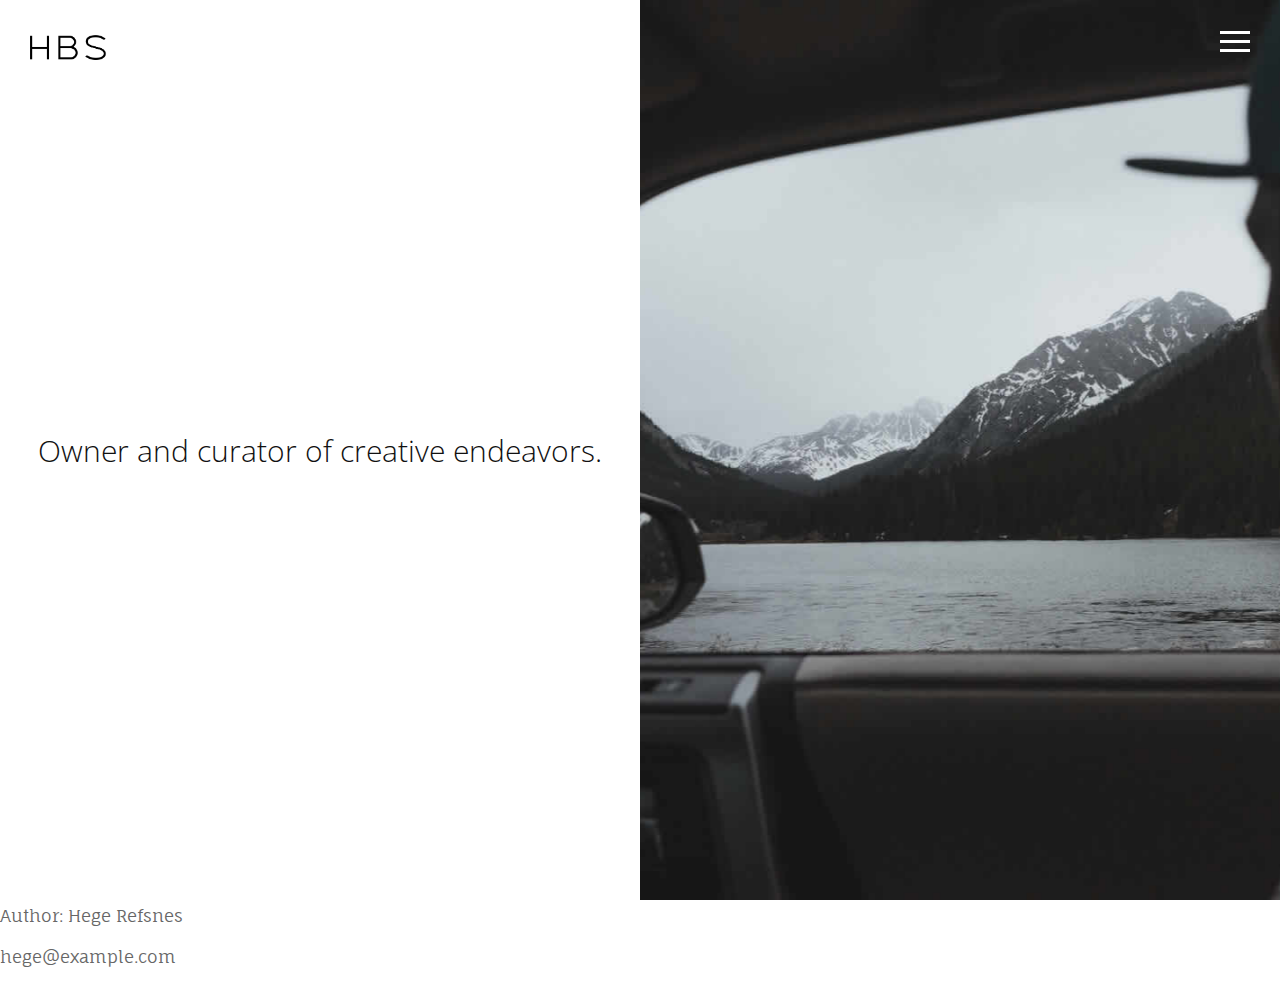
==== index.html @ 4e329cfe "Update index.html" ====
<!DOCTYPE html>
<html lang="en">
   <link rel="stylesheet" type="text/css" href="https://cdn.wpcc.io/lib/1.0.2/cookieconsent.min.css"/><script src="https://cdn.wpcc.io/lib/1.0.2/cookieconsent.min.js"></script><script>window.addEventListener("load", function(){window.wpcc.init({"colors":{"popup":{"background":"#ffffff","text":"#000000","border":"#000000"},"button":{"background":"#000000","text":"#ffffff"}},"corners":"large","padding":"none","transparency":"5","content":{"href":"https://www.privacypolicies.com/agreement/view/54721b43a40f48b7ff5078dd3b9b8d0c"}})});</script>
   <!-- <link rel="stylesheet" type="text/css" href="https://cdn.wpcc.io/lib/1.0.2/cookieconsent.min.css"/><script src="https://cdn.wpcc.io/lib/1.0.2/cookieconsent.min.js"></script><script>window.addEventListener("load", function(){window.wpcc.init({"colors":{"popup":{"background":"#f6f6f6","text":"#000000","border":"#555555"},"button":{"background":"#555555","text":"#ffffff"}},"corners":"large","padding":"none","transparency":"5","content":{"href":"https://www.privacypolicies.com/agreement/view/54721b43a40f48b7ff5078dd3b9b8d0c"}})});</script> -->
   <head>
      <meta charset="utf-8">
      <meta http-equiv="X-UA-Compatible" content="IE=edge">
      <meta name="viewport" content="width=device-width, initial-scale=1">
      <meta name="description" content="">
      <meta name="author" content="">
      <title>HBS - Highball Society</title>
      <!-- Css -->
      <link href="css/bootstrap.css" rel="stylesheet">
      <link href="css/style.css" rel="stylesheet">
      <link rel="shortcut icon" type="image/x-icon" href="favicon.ico?">
   </head>
   <body>
      <nav class="navbar navbar-default navbar-fixed-top">
         <div class="col-md-12">
            <div class="nav">
               <button class="btn-nav">
               <span class="icon-bar inverted top"></span>
               <span class="icon-bar inverted middle"></span>
               <span class="icon-bar inverted bottom"></span>
               </button>
            </div>
            <a class="navbar-brand" href="index.html">
            <img class="logo" src="img/logo.png" alt="logo">
            </a>
            <div class="nav-content hideNav hidden">
               <ul class="nav-list vcenter">
                  <li class="nav-item"><a class="item-anchor" href="index">Home</a></li>
                  <li class="nav-item"><a class="item-anchor" href="about">About</a></li>
                  <li class="nav-item"><a class="item-anchor" href="portfolio">Gallery</a></li>
                  <li class="nav-item"><a class="item-anchor" href="contact">Contact</a></li>
               </ul>
            </div>
         </div>
      </nav>
      <!-- Header -->
      <div class="span12">
         <div class="col-md-6 no-gutter text-center fill">
            <h2 class="vcenter">Owner and curator of creative endeavors.</h2>
         </div>
         <div class="col-md-6 no-gutter text-center">
            <div id="header" data-speed="2" data-type="background">
               <div id="headslide" class="carousel slide" data-ride="carousel">
                  <div class="carousel-inner" role="listbox">
                     <div class="item active">
                        <img src="img/4.jpg" alt="Slide">
                     </div>
                     <div class="item">
                        <img src="img/3.jpg" alt="Slide">
                     </div>
                     <div class="item">
                        <img src="img/1.jpg" alt="Slide">
                     </div>
                     <div class="item">
                        <img src="img/2.jpg" alt="Slide">
                     </div>
                  </div>
               </div>
            </div>
         </div>
      </div>
      <div style="clear:both;"></div>
      <!-- script -->
      <script src="js/jquery.js"></script>
      <script src="js/bootstrap.min.js"></script>
      <script src="js/menu-color.js"></script>
      <script src="js/modernizr.js"></script>
      <script src="js/script.js"></script>
   </body>
   
      <footer>
  <p>Author: Hege Refsnes</p>
  <p><a href="mailto:hege@example.com">hege@example.com</a></p>
</footer>
</html>
---- css/style.css ----
@import url(https://fonts.googleapis.com/css?family=Open+Sans:400,300);
@import 'https://fonts.googleapis.com/css?family=Fauna+One';

/*---------- Global Style ----------*/

body {
    color: #222;
    font-family: 'Fauna One', serif;
    font-size: 17px;
    line-height: 1.8!important;
}
html {
    overflow-x: hidden;
}
h1,
h2,
h3,
h4,
h5,
h6 {
    font-family: 'Open Sans', sans-serif;
    font-weight: 200;
    color: #111;
    line-height: 1.5em;
    margin-top: 0;
}
p {
    font-family: 'Fauna One', serif;
    font-weight: 300;
    margin-top: 1px;
}
p,
ul,
li {
    color: #666;
}
section {
    padding-top: 185px;
    padding-bottom: 185px;
}
.no-gutter {
    padding-right: 0;
    padding-left: 0;
}
a,
a:link {
    color: #666;
}
a:hover,
a:focus,
a:visited {
    color: #666;
    text-decoration: none;
}
.vcenter {
    position: relative;
    top: 50%;
    transform: translateY(-50%);
    -webkit-transform: translateY(-50%);
    -ms-transform: translateY(-50%);
}
.fill {
    height: 100vh;
}
.margin-top-05 {
    margin-top: 0.5em;
}
.margin-top-10 {
    margin-top: 1.0em;
}
.margin-top-15 {
    margin-top: 1.5em;
}
.margin-top-20 {
    margin-top: 2.0em;
}
.margin-top-25 {
    margin-top: 2.5em;
}
.margin-top-30 {
    margin-top: 3.0em;
}
.margin-top-35 {
    margin-top: 3.5em;
}
.margin-top-40 {
    margin-top: 4.0em;
}
.margin-top-45 {
    margin-top: 4.5em;
}

/*---------- Navbar ----------*/

.nav {
    position: relative;
    width: auto;
    display: inline-block;
    border: none;
    float: right;
    z-index: 99999;
}
.navbar-fixed-top {
    padding-top: 10px;
}
.navbar-brand {
    padding-top: 25px;
}
.navbar-brand > img {
    max-width: 127px;
    z-index: 9999;
}
@media (max-width: 768px) {
    .navbar-brand {
        padding-left: 0px;
    }
}
.navbar-default {
    background-color: transparent;
    border-color: transparent;
}
.navbar-default.color-fill {
    background-color: #fff;
    border-color: transparent;
}
.btn-nav {
    background: transparent;
    border: none;
    padding: 15px;
    -webkit-transition: all .5s ease;
    -moz-transition: all .5s ease;
    -ms-transition: all .5s ease;
    -o-transition: all .5s ease;
    transition: all .5s ease;
    cursor: pointer;
    z-index: 99999;
}
@media (max-width: 768px) {
    .btn-nav {
        padding: 15px 0;
    }
}
.btn-nav:focus {
    outline: 0;
}
.icon-bar {
    display: block;
    margin: 6px 0;
    width: 30px;
    height: 3px;
    background-color: #222;
}
.icon-bar.inverted {
    background-color: #fff;
}
@media (max-width: 992px) {
    .icon-bar.inverted {
        background-color: #222;
    }
}
.opaque {
    background-color: #fff!important;
}
.btn-nav:hover .icon-bar {
    -webkit-transition: all 1s ease;
    -moz-transition: all 1s ease;
    -ms-transition: all 1s ease;
    -o-transition: all 1s ease;
    transition: all 1s ease;
    background-color: #555;
}
.nav-content {
    position: fixed;
    top: -100%;
    bottom: 0;
    left: 0;
    right: 0;
    background-color: rgba(255, 255, 255, 1);
    display: block;
    height: 100%;
    z-index: 9;
}
.nav-list {
    list-style: none;
    padding: 0;
    position: relative;
}
.item-anchor {
    color: #fff;
    font-size: 30px;
    font-weight: 100;
    position: relative;
    text-decoration: none;
    padding: 10px;
}
.item-anchor:hover,
.item-anchor:focus {
    color: #ffffff;
    -webkit-transition: all 1s ease;
    -moz-transition: all 1s ease;
    -ms-transition: all 1s ease;
    -o-transition: all 1s ease;
    transition: all 1s ease;
}
.item-anchor:hover:after,
.item-anchor:focus:after {
    width: 100%;
    background: #f7f7f7;
    -webkit-transition: all 1s ease;
    -moz-transition: all 1s ease;
    -ms-transition: all 1s ease;
    -o-transition: all 1s ease;
    transition: all 1s ease;
}
.nav-item {
    font-family: 'Open Sans', sans-serif;
    margin: 10px auto;
    text-align: center;
    color: #222;
}
.nav-item a:link,
.nav-item a:hover,
.nav-item a:focus {
    color: #222;
}
.nav-item a:hover,
.nav-item a:focus {
    border-bottom: 2px solid #222;
}
.animated {
    display: block;
    margin: 0 auto;
}
.animated:hover .icon-bar,
.animated:focus .icon-bar {
    background-color: #fff;
}
.animated:focus {
    cursor: pointer;
    z-index: 9999;
}
.middle {
    margin: 0 auto;
}
.icon-bar {
    -webkit-transition: all .7s ease;
    -moz-transition: all .7s ease;
    -ms-transition: all .7s ease;
    -o-transition: all .7s ease;
    transition: all .7s ease;
    z-index: 999999;
}
.animated .icon-bar {
    z-index: 999999;
    background-color: #222!important;
}
.animated .top {
    -webkit-transform: translateY(7px) rotateZ(45deg);
    -moz-transform: translateY(7px) rotateZ(45deg);
    -ms-transform: translateY(7px) rotateZ(45deg);
    -o-transform: translateY(7px) rotateZ(45deg);
    transform: translateY(7px) rotateZ(45deg);
}
.animated .bottom {
    -webkit-transform: translateY(-11px) rotateZ(-45deg);
    -moz-transform: translateY(-11px) rotateZ(-45deg);
    -ms-transform: translateY(-11px) rotateZ(-45deg);
    -o-transform: translateY(-11px) rotateZ(-45deg);
    transform: translateY(-11px) rotateZ(-45deg);
}
.animated .middle {
    width: 0;
}
@keyframes showNav {
    from {
        top: -100%;
    }
    to {
        top: 0;
    }
}
@-webkit-keyframes showNav {
    from {
        top: -100%;
    }
    to {
        top: 0;
    }
}
@-moz-keyframes showNav {
    from {
        top: -100%;
    }
    to {
        top: 0;
    }
}
@-o-keyframes showNav {
    from {
        top: -100%;
    }
    to {
        top: 0;
    }
}
.showNav {
    -webkit-animation: showNav 1s ease forwards;
    -moz-animation: showNav 1s ease forwards;
    -o-animation: showNav 1s ease forwards;
    animation: showNav 1s ease forwards;
}
@keyframes hideNav {
    from {
        top: 0;
    }
    to {
        top: -100%;
    }
}
@-webkit-keyframes hideNav {
    from {
        top: 0;
    }
    to {
        top: -100%;
    }
}
@-moz-keyframes hideNav {
    from {
        top: 0;
    }
    to {
        top: -100%;
    }
}
@-o-keyframes hideNav {
    from {
        top: 0;
    }
    to {
        top: -100%;
    }
}
.hideNav {
    -webkit-animation: hideNav 1s ease forwards;
    -moz-animation: hideNav 1s ease forwards;
    -o-animation: hideNav 1s ease forwards;
    animation: hideNav 1s ease forwards;
}
.hidden {
    display: none;
}

/*---------- Menu Icon Animation ----------*/

.navbar-toggle * {
    -ms-transition: all 0.4s ease;
    -webkit-transition: all 0.4s ease;
    -moz-transition: all 0.4s ease;
    -o-transition: all 0.4s ease;
    transition: all 0.4s ease;
}
.navbar-toggle {
    border: medium none;
    border-radius: 0;
    color: #fff;
    cursor: pointer;
    height: 50px;
    padding: 16px;
    width: 50px;
    float: right;
    margin-top: 0px;
    margin-bottom: 0px;
}
.navbar-default .navbar-toggle:hover,
.navbar-default .navbar-toggle:focus {
    background-color: #fff;
}
.navbar-default .navbar-toggle,
.navbar-default .navbar-collapse,
.navbar-default .navbar-form {
    border-color: #fff;
}
.navbar-toggle span {
    width: 25px;
    height: 3px;
    margin-bottom: 5px;
    background-color: #222;
    display: block;
}
.navbar-toggle span.bar1 {
    -ms-transform: rotate(45deg);
    -webkit-transform: rotate(45deg);
    -moz-transform: rotate(45deg);
    -o-transform: rotate(45deg);
    transform: rotate(45deg);
    -ms-transform-origin: 1px 3px;
    -webkit-transform-origin: 1px 3px;
    -moz-transform-origin: 1px 3px;
    -o-transform-origin: 1px 3px;
    transform-origin: 1px 3px;
    width: 31px;
}
.navbar-toggle span.bar2 {
    -ms-transform: rotate(-360deg) scale(0);
    -webkit-transform: rotate(-360deg) scale(0);
    -moz-transform: rotate(-360deg) scale(0);
    -o-transform: rotate(-360deg) scale(0);
    transform: rotate(-360deg) scale(0);
}
.navbar-toggle span.bar3 {
    -ms-transform: rotate(-45deg);
    -webkit-transform: rotate(-45deg);
    transform: rotate(-45deg);
    -ms-transform-origin: 8px 2px;
    -webkit-transform-origin: 8px 2px;
    transform-origin: 8px 2px;
    width: 31px;
}
.navbar-toggle.collapsed span.bar1,
.navbar-toggle.collapsed span.bar2,
.navbar-toggle.collapsed span.bar3,
.navbar-toggle.collapsed span.bar4 {
    -ms-transform: none;
    -webkit-transform: none;
    transform: none;
    width: 30px;
}

/*---------- Header ----------*/

#header {
    height: 50%;
    margin: 0 auto;
    position: relative;
    color: #fff;
    text-align: center;
    background-size: cover;
}
#headslide {
    position: relative;
}
#headslide .img-responsive,
#headslide .thumbnail > img,
#headslide .thumbnail a > img,
#headslide .carousel-inner > .item > img,
#headslide .carousel-inner > .item > a > img {
    height: 100vh;
    max-width: none;
    object-fit: cover;
    width: 100%;
}
#header h1,
#header p {
    color: #fff;
}
#header h1 {
    font-size: 3.5em;
}
#header p {
    font-size: 1.5em;
}

/*---------- Portfolio ----------*/

#portfolio {
    padding-top: 185px;
}
.background-image-holder {
    background-attachment: scroll;
    background-clip: border-box;
    background-origin: padding-box;
    background-position: 50% 50% !important;
    background-repeat: repeat;
    background-size: cover !important;
    height: 100%;
    left: 0;
    top: 0;
    transition: all 0.3s ease 0s;
    width: 100%;
    z-index: 1;
}
.background-image {
    height: 100%;
    width: 100%;
    object-fit: cover;
}
.square-thumbs li {
    height: 285px;
}
.lightbox-grid li {
    padding: 8px;
    float: left;
    opacity: 1;
    transition: all 0.3s ease 0s;
}
@media (max-width: 992px) {
    .lightbox-grid li  {
        padding: 8px 0;
    }
}
.lightbox-grid,
.lightbox-grid ul,
.lightbox-grid li {
    overflow: hidden;
    position: relative;
}
.portfolio-sorting {
    padding-left: 15px;
    font-family: 'Open Sans', sans-serif;
}
.portfolio-sorting li a:hover,
.portfolio-sorting li a.active {
    border-bottom: 2px solid #222;
}
.portfolio-item {
    margin-bottom: 30px;
}
.item {
    height: 100vh;
}
.item img {
    width: 100%;
    height: 100vh!important;
    object-fit: cover;
}
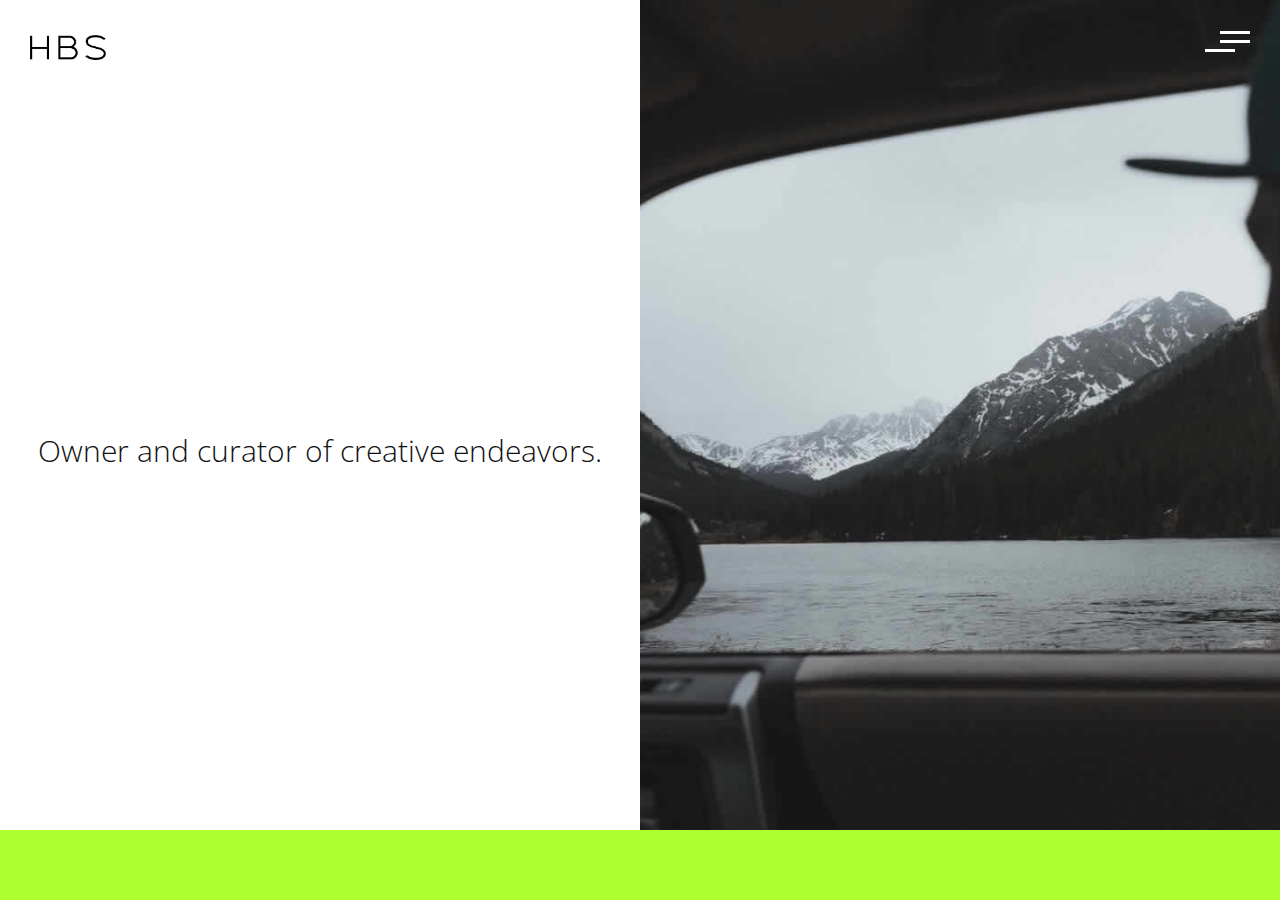
==== commit a38940a1: "Update index.html" ====
--- a/index.html
+++ b/index.html
@@ -62,6 +62,11 @@
                </div>
             </div>
          </div>
+         
+                 <div id="footer">
+            <img src="img/top-bar/bar.png" height="10px" class="bottom">
+        </div>
+         
       </div>
       <div style="clear:both;"></div>
       <!-- script -->
@@ -71,9 +76,4 @@
       <script src="js/modernizr.js"></script>
       <script src="js/script.js"></script>
    </body>
-   
-      <footer>
-  <p>Author: Hege Refsnes</p>
-  <p><a href="mailto:hege@example.com">hege@example.com</a></p>
-</footer>
 </html>
--- a/css/style.css
+++ b/css/style.css
@@ -88,6 +88,27 @@
 }
 .margin-top-45 {
     margin-top: 4.5em;
+}
+
+
+
+
+#footer {
+    width: 100%;
+    height: 70px;
+    background-color: greenyellow;
+    z-index: 3000;
+    bottom: 0;
+    left: 0;
+    position: absolute;
+    clear: both;
+}
+
+.bottom {
+    width: 100%;
+    position: absolute;
+    bottom: 0;
+    left: 0;
 }
 
 /*---------- Navbar ----------*/
@@ -523,4 +544,4 @@
     width: 100%;
     height: 100vh!important;
     object-fit: cover;
-}+}
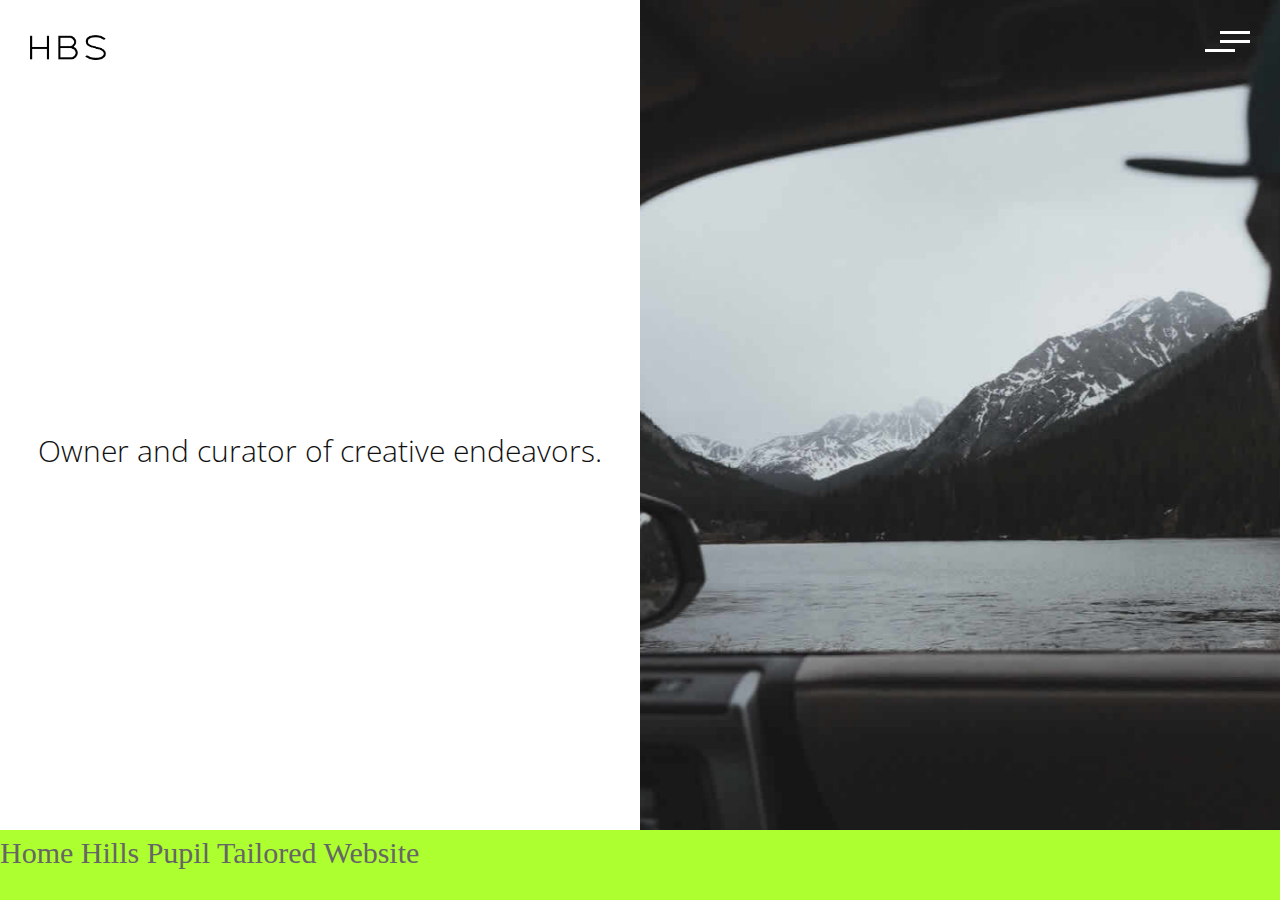
==== commit 56b7399d: "Update index.html" ====
--- a/index.html
+++ b/index.html
@@ -63,8 +63,8 @@
             </div>
          </div>
          
-                 <div id="footer">
-            <img src="img/top-bar/bar.png" height="10px" class="bottom">
+        <div id="footer"  class="bottom">
+<h2 style="font-family:tempus sans itc;"><a href="website_homepage.htm">Home</a> <a href="website_hills.htm">Hills Pupil Tailored Website</a></h2>
         </div>
          
       </div>
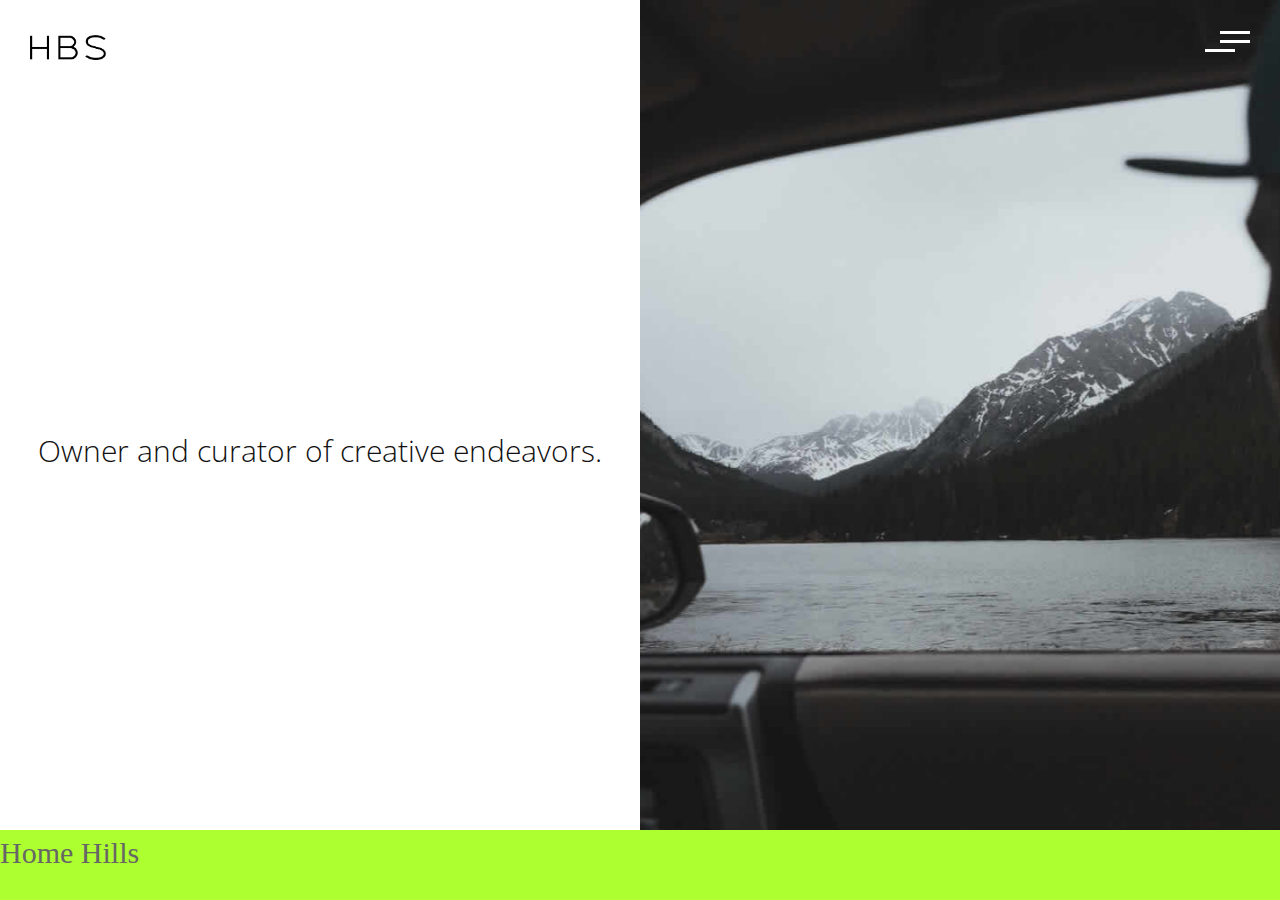
==== commit 372ff4a8: "Update index.html" ====
--- a/index.html
+++ b/index.html
@@ -62,11 +62,6 @@
                </div>
             </div>
          </div>
-         
-        <div id="footer"  class="bottom">
-<h2 style="font-family:tempus sans itc;"><a href="website_homepage.htm">Home</a> <a href="website_hills.htm">Hills Pupil Tailored Website</a></h2>
-        </div>
-         
       </div>
       <div style="clear:both;"></div>
       <!-- script -->
@@ -75,5 +70,9 @@
       <script src="js/menu-color.js"></script>
       <script src="js/modernizr.js"></script>
       <script src="js/script.js"></script>
+      
+              <div id="footer"  class="bottom">
+<h2 style="font-family:tempus sans itc;"><a href="website_homepage.htm">Home</a> <a href="website_hills.htm">Hills</a></h2>
+        </div>
    </body>
 </html>
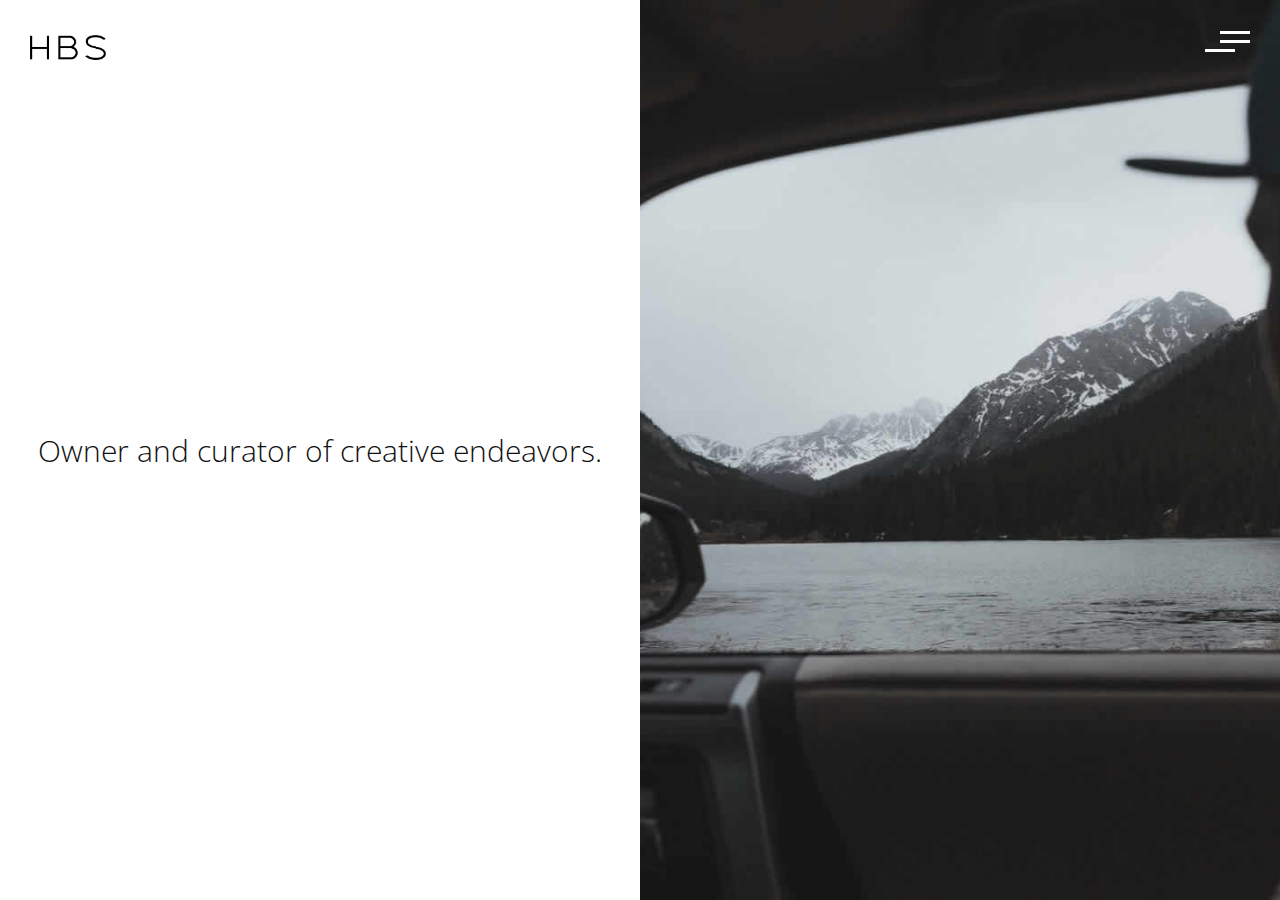
==== commit b64d5962: "Update index.html" ====
--- a/index.html
+++ b/index.html
@@ -71,8 +71,5 @@
       <script src="js/modernizr.js"></script>
       <script src="js/script.js"></script>
       
-              <div id="footer"  class="bottom">
-<h2 style="font-family:tempus sans itc;"><a href="website_homepage.htm">Home</a> <a href="website_hills.htm">Hills</a></h2>
-        </div>
    </body>
 </html>
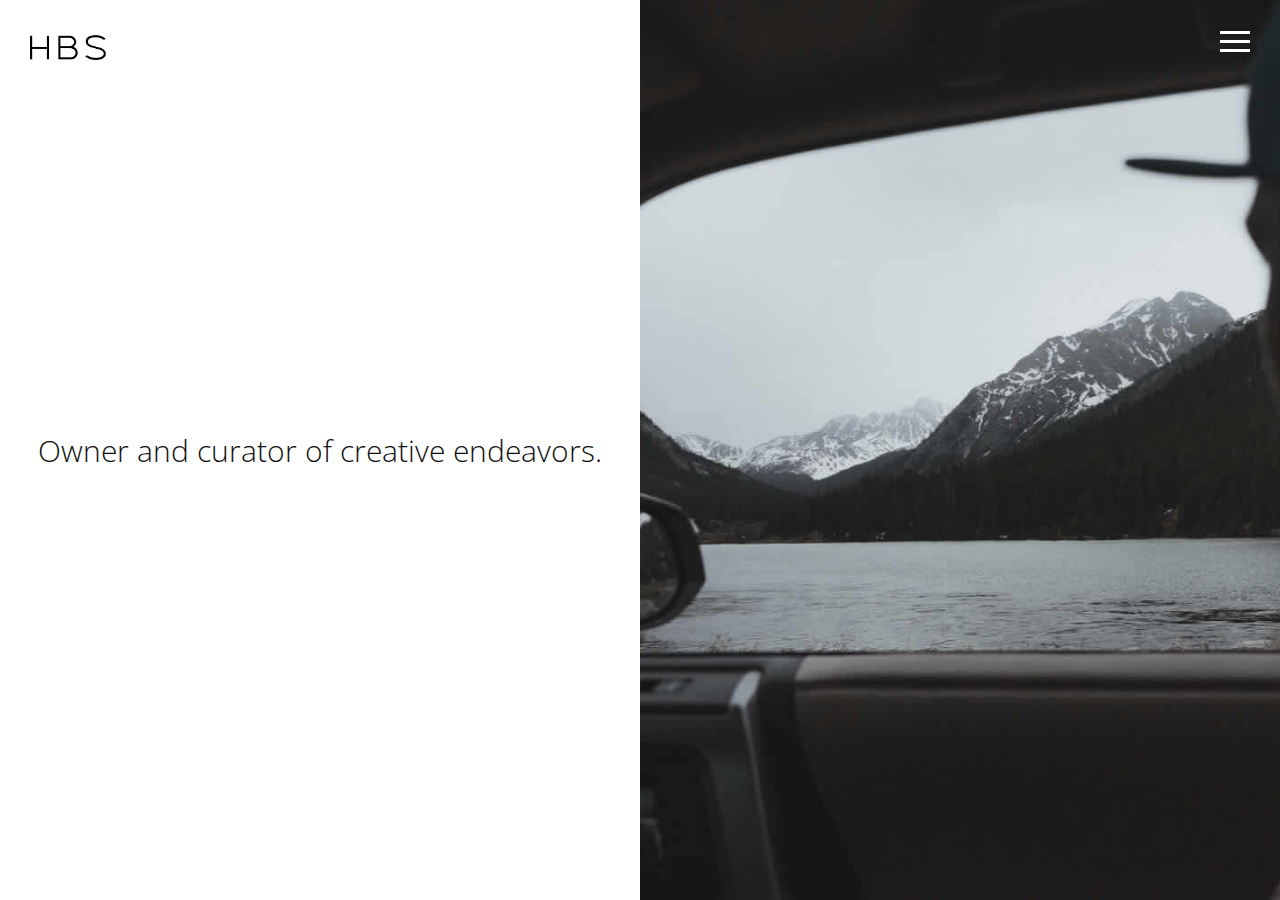
==== commit 70c5d0e2: "Update index.html" ====
--- a/index.html
+++ b/index.html
@@ -33,6 +33,8 @@
                   <li class="nav-item"><a class="item-anchor" href="about">About</a></li>
                   <li class="nav-item"><a class="item-anchor" href="portfolio">Gallery</a></li>
                   <li class="nav-item"><a class="item-anchor" href="contact">Contact</a></li>
+                  <li class="nav-item"><a class="item-anchor" href="legal">Legal</a></li>
+                  <li class="nav-item"><a class="item-anchor" href="privacy">Privacy Policy</a></li>
                </ul>
             </div>
          </div>
--- a/css/style.css
+++ b/css/style.css
@@ -90,26 +90,6 @@
     margin-top: 4.5em;
 }
 
-
-
-
-#footer {
-    width: 100%;
-    height: 70px;
-    background-color: greenyellow;
-    z-index: 3000;
-    bottom: 0;
-    left: 0;
-    position: absolute;
-    clear: both;
-}
-
-.bottom {
-    width: 100%;
-    position: absolute;
-    bottom: 0;
-    left: 0;
-}
 
 /*---------- Navbar ----------*/
 
